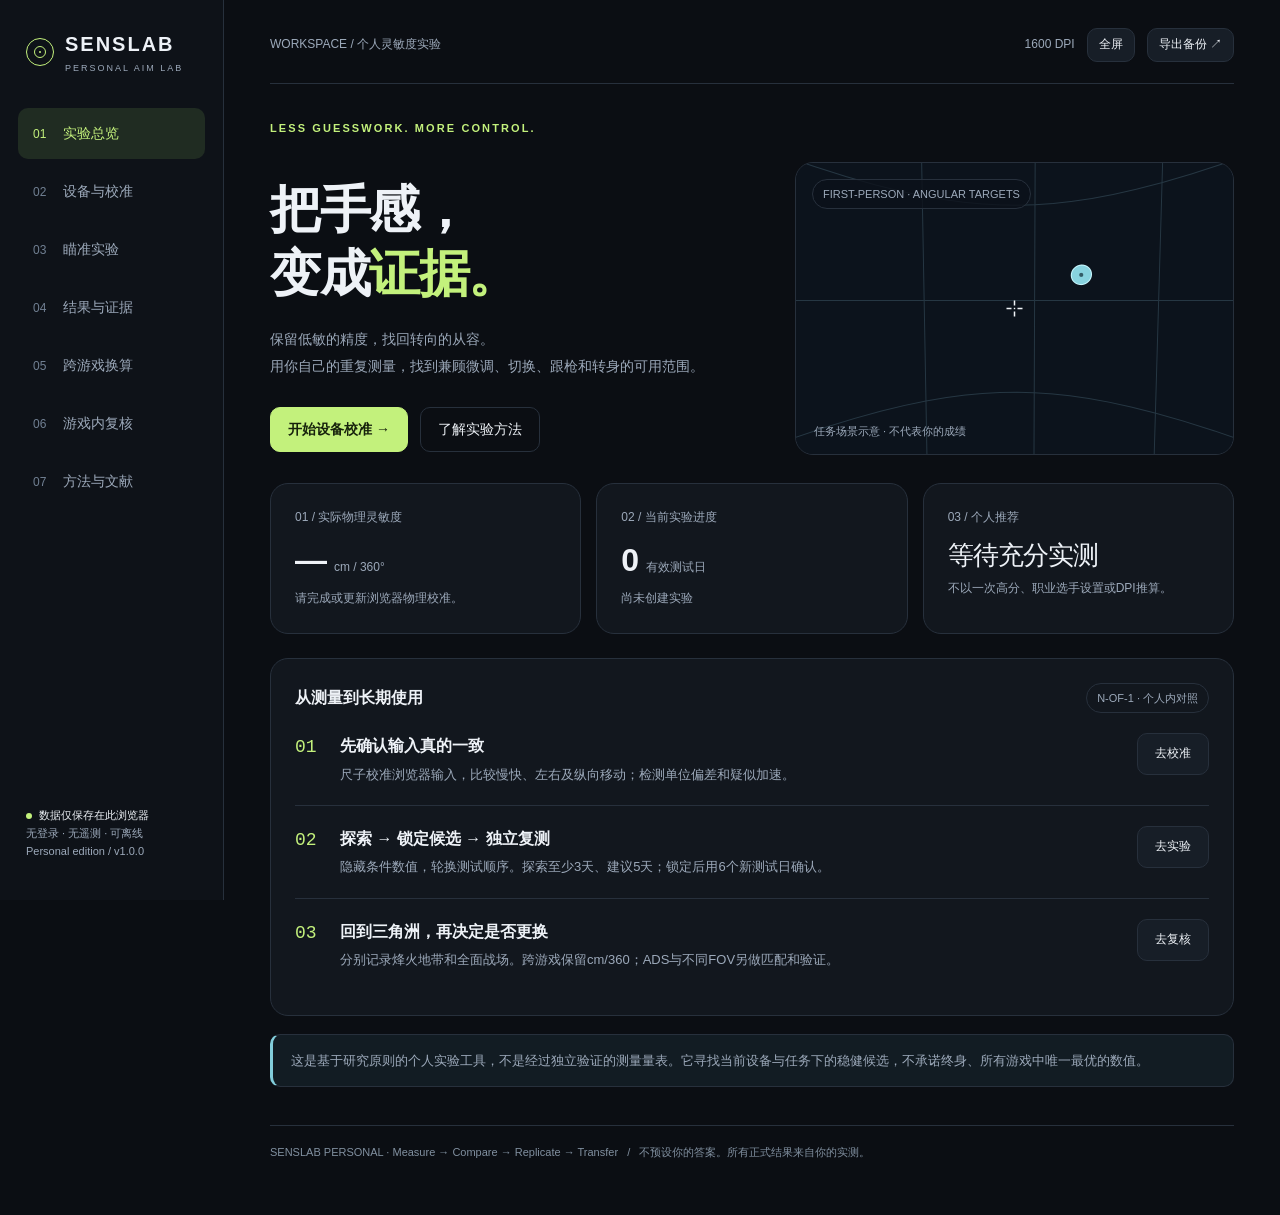
==== senslab/index.html @ 06bfce52 "Add isolated SensLab Personal: calibrated multi-day sensitivity experiments and cross-game conversio" ====
<!doctype html>
<html lang="zh-CN"><head><meta charset="utf-8"><meta name="viewport" content="width=device-width,initial-scale=1"><meta name="referrer" content="no-referrer"><title>SensLab Personal · 灵敏度实验室</title><style>body{margin:0;background:#0d1013;color:#edf2f1;font:16px/1.8 system-ui,sans-serif;min-height:100vh;display:grid;place-items:center}main{max-width:620px;padding:42px}small{color:#91a59b;letter-spacing:.18em}h1{font-size:36px;line-height:1.3}p{color:#a5b2ad}a{color:#b5e8ca}button{padding:12px 24px;border:0;border-radius:10px;background:#c7f6da;color:#14271b;font:inherit;cursor:pointer}#error{white-space:pre-wrap;color:#f2c79f}.bar{height:3px;background:#c7f6da;border-radius:2px;width:100%;margin:28px 0}</style></head><body><main><small>PERSONAL AIM RESEARCH</small><h1>SensLab Personal</h1><p id="status">正在载入并校验实验室程序。</p><div class="bar"></div><p>无需账号。测试记录保存在当前浏览器；请定期导出备份，不填写隐私信息。正式测试请使用桌面 Chrome 或 Edge。</p><pre id="error"></pre><button id="retry" hidden onclick="location.reload()">重新载入</button><p><a href="https://github.com/zhaowuc/ai-vision-smart-car-control/tree/senslab-personal-20261017/senslab" target="_blank" rel="noopener noreferrer">GitHub 备份与离线恢复说明 ↗</a></p><noscript>需要启用 JavaScript 才能执行测试。</noscript></main><script>
(async()=>{
  const expected='052589b7c129e767245e6849d12f18345b21b6eb94f3279836f304f6aa75e6c2';
  const controller=new AbortController();
  const timeout=setTimeout(()=>controller.abort(),30000);
  try{
    if(!window.DecompressionStream||!crypto.subtle)throw new Error('浏览器缺少所需的安全解压或校验功能。请使用 HTTPS 地址和近期桌面 Chrome/Edge，或使用交付的完整离线 HTML。');
    const chunks=await Promise.all(Array.from({length:8},async(_,i)=>{
      const name='app-'+String(i+1).padStart(2,'0')+'.bin';
      const r=await fetch(new URL(name,location.href),{signal:controller.signal,credentials:'omit'});
      if(!r.ok)throw new Error(name+' 载入失败：HTTP '+r.status);
      return new Uint8Array(await r.arrayBuffer());
    }));
    const packed=new Uint8Array(chunks.reduce((n,a)=>n+a.length,0));let offset=0;
    for(const a of chunks){packed.set(a,offset);offset+=a.length;}
    const htmlBytes=await new Response(new Blob([packed]).stream().pipeThrough(new DecompressionStream('gzip'))).arrayBuffer();
    const digest=new Uint8Array(await crypto.subtle.digest('SHA-256',htmlBytes));
    const hash=Array.from(digest,x=>x.toString(16).padStart(2,'0')).join('');
    if(hash!==expected)throw new Error('文件完整性校验失败，程序未执行。请重新载入或使用完整离线版。');
    const html=new TextDecoder('utf-8',{fatal:true}).decode(htmlBytes);
    clearTimeout(timeout);document.open();document.write(html);document.close();
  }catch(e){
    clearTimeout(timeout);document.getElementById('status').textContent='在线程序未能完成载入。';
    document.getElementById('error').textContent=e.name==='AbortError'?'网络载入超时。可重新载入，或使用交付的完整离线 HTML。':String(e.message||e);
    document.getElementById('retry').hidden=false;
  }
})();
</script></body></html>
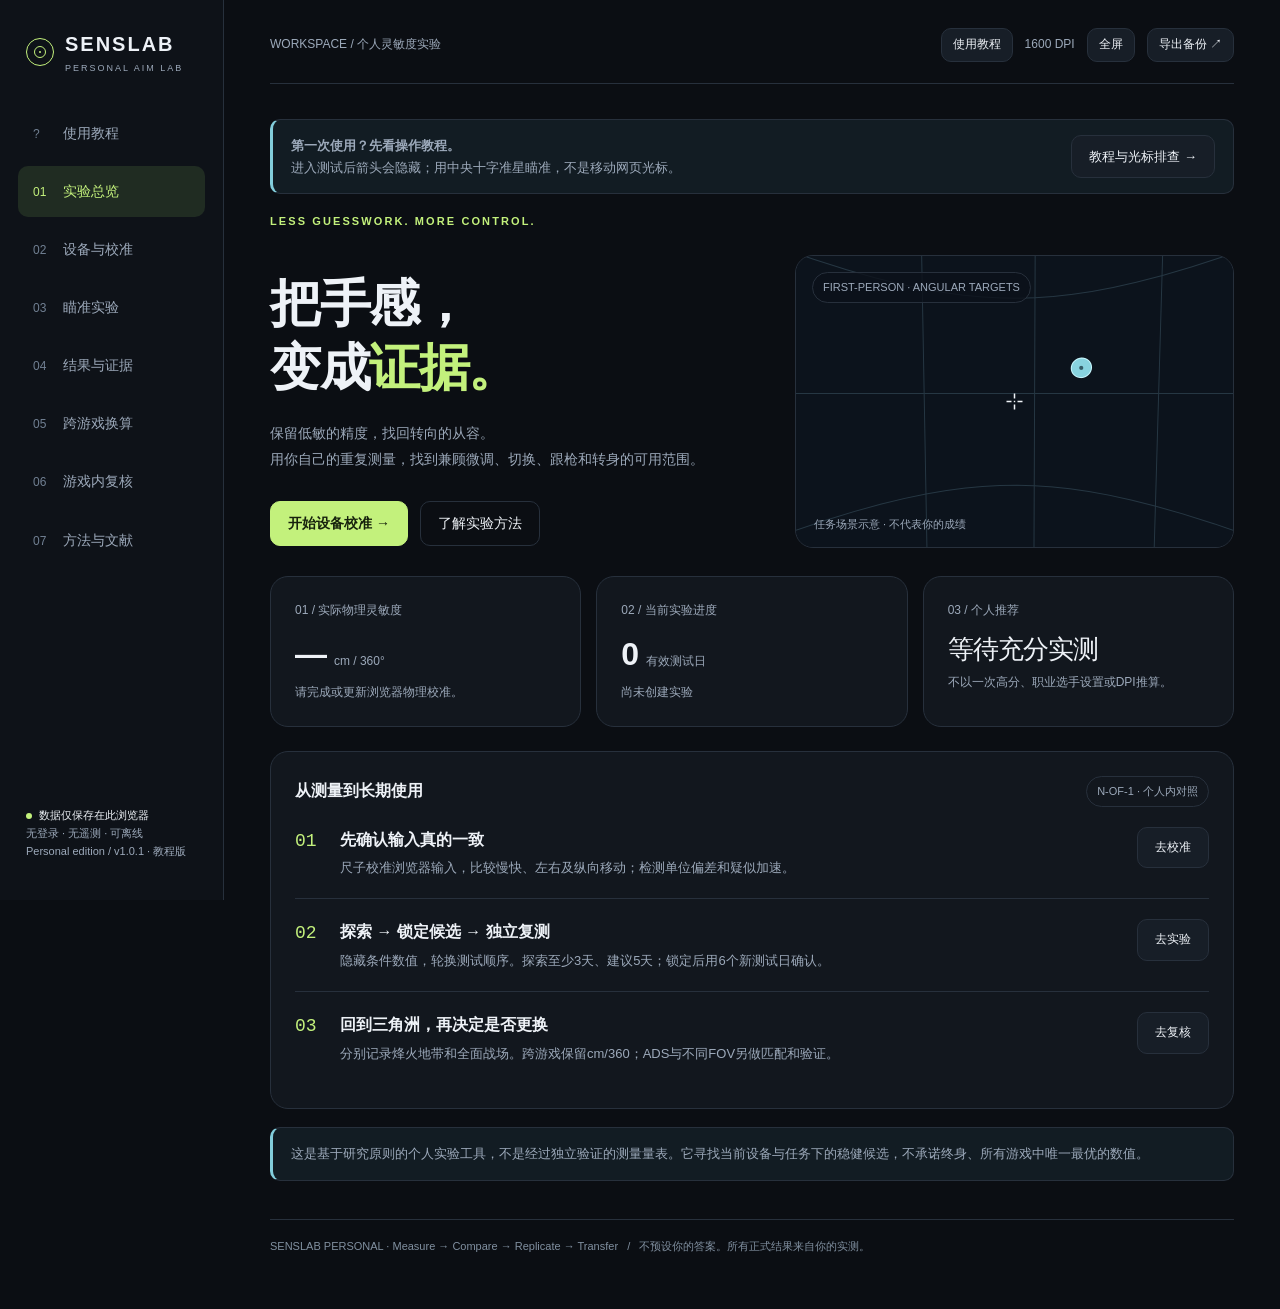
==== commit 2f207698: "Load verified tutorial and visible-reticle update without changing scoring engine" ====
--- a/senslab/index.html
+++ b/senslab/index.html
@@ -1,11 +1,11 @@
 <!doctype html>
-<html lang="zh-CN"><head><meta charset="utf-8"><meta name="viewport" content="width=device-width,initial-scale=1"><meta name="referrer" content="no-referrer"><title>SensLab Personal · 灵敏度实验室</title><style>body{margin:0;background:#0d1013;color:#edf2f1;font:16px/1.8 system-ui,sans-serif;min-height:100vh;display:grid;place-items:center}main{max-width:620px;padding:42px}small{color:#91a59b;letter-spacing:.18em}h1{font-size:36px;line-height:1.3}p{color:#a5b2ad}a{color:#b5e8ca}button{padding:12px 24px;border:0;border-radius:10px;background:#c7f6da;color:#14271b;font:inherit;cursor:pointer}#error{white-space:pre-wrap;color:#f2c79f}.bar{height:3px;background:#c7f6da;border-radius:2px;width:100%;margin:28px 0}</style></head><body><main><small>PERSONAL AIM RESEARCH</small><h1>SensLab Personal</h1><p id="status">正在载入并校验实验室程序。</p><div class="bar"></div><p>无需账号。测试记录保存在当前浏览器；请定期导出备份，不填写隐私信息。正式测试请使用桌面 Chrome 或 Edge。</p><pre id="error"></pre><button id="retry" hidden onclick="location.reload()">重新载入</button><p><a href="https://github.com/zhaowuc/ai-vision-smart-car-control/tree/senslab-personal-20261017/senslab" target="_blank" rel="noopener noreferrer">GitHub 备份与离线恢复说明 ↗</a></p><noscript>需要启用 JavaScript 才能执行测试。</noscript></main><script>
+<html lang="zh-CN"><head><meta charset="utf-8"><meta name="viewport" content="width=device-width,initial-scale=1"><meta name="referrer" content="no-referrer"><title>SensLab Personal · 灵敏度实验室</title><style>body{margin:0;background:#0d1013;color:#edf2f1;font:16px/1.8 system-ui,sans-serif;min-height:100vh;display:grid;place-items:center}main{max-width:620px;padding:42px}small{color:#91a59b;letter-spacing:.18em}h1{font-size:36px;line-height:1.3}p{color:#a5b2ad}a{color:#b5e8ca}button{padding:12px 24px;border:0;border-radius:10px;background:#c7f6da;color:#14271b;font:inherit;cursor:pointer}#error{white-space:pre-wrap;color:#f2c79f}.bar{height:3px;background:#c7f6da;border-radius:2px;width:100%;margin:28px 0}</style></head><body><main><small>PERSONAL AIM RESEARCH</small><h1>SensLab Personal</h1><p id="status">正在载入并校验 v1.0.1 教程版。</p><div class="bar"></div><p>无需账号。测试记录保存在当前浏览器；请定期导出备份，不填写隐私信息。正式测试请使用桌面 Chrome 或 Edge。</p><pre id="error"></pre><button id="retry" hidden onclick="location.reload()">重新载入</button><p><a href="https://github.com/zhaowuc/ai-vision-smart-car-control/tree/senslab-personal-20261017/senslab" target="_blank" rel="noopener noreferrer">GitHub 备份与离线恢复说明 ↗</a></p><noscript>需要启用 JavaScript 才能执行测试。</noscript></main><script>
 (async()=>{
   const expected='052589b7c129e767245e6849d12f18345b21b6eb94f3279836f304f6aa75e6c2';
   const controller=new AbortController();
   const timeout=setTimeout(()=>controller.abort(),30000);
   try{
-    if(!window.DecompressionStream||!crypto.subtle)throw new Error('浏览器缺少所需的安全解压或校验功能。请使用 HTTPS 地址和近期桌面 Chrome/Edge，或使用交付的完整离线 HTML。');
+    if(!window.DecompressionStream||!crypto.subtle)throw new Error('浏览器缺少所需的安全解压或校验功能。请使用 HTTPS 地址和近期桌面Chrome/Edge，或使用交付的完整离线 HTML。');
     const chunks=await Promise.all(Array.from({length:8},async(_,i)=>{
       const name='app-'+String(i+1).padStart(2,'0')+'.bin';
       const r=await fetch(new URL(name,location.href),{signal:controller.signal,credentials:'omit'});
@@ -18,7 +18,17 @@
     const digest=new Uint8Array(await crypto.subtle.digest('SHA-256',htmlBytes));
     const hash=Array.from(digest,x=>x.toString(16).padStart(2,'0')).join('');
     if(hash!==expected)throw new Error('文件完整性校验失败，程序未执行。请重新载入或使用完整离线版。');
-    const html=new TextDecoder('utf-8',{fatal:true}).decode(htmlBytes);
+    let html=new TextDecoder('utf-8',{fatal:true}).decode(htmlBytes);
+    const addonResponse=await fetch(new URL('ux.js',location.href),{signal:controller.signal,credentials:'omit'});
+    if(!addonResponse.ok)throw new Error('教程组件载入失败：HTTP '+addonResponse.status);
+    const addonBytes=await addonResponse.arrayBuffer();
+    const addonDigest=new Uint8Array(await crypto.subtle.digest('SHA-256',addonBytes));
+    const addonHash=Array.from(addonDigest,x=>x.toString(16).padStart(2,'0')).join('');
+    if(addonHash!=='f450c5cfbff1a10ac78f5f0dc839095bde60bbd777245272648eb958a69fe849')throw new Error('教程组件完整性校验失败，请重新载入。');
+    const addon=new TextDecoder('utf-8',{fatal:true}).decode(addonBytes);
+    if(addon.toLowerCase().includes('<'+'/script'))throw new Error('教程组件包含不安全的脚本结束标记。');
+    if(!html.includes('<script>'))throw new Error('程序入口不匹配。');
+    html=html.replace('<script>','<script>document.addEventListener("DOMContentLoaded",function(){\n'+addon+'\n},{once:true});</scr'+'ipt><script>');
     clearTimeout(timeout);document.open();document.write(html);document.close();
   }catch(e){
     clearTimeout(timeout);document.getElementById('status').textContent='在线程序未能完成载入。';
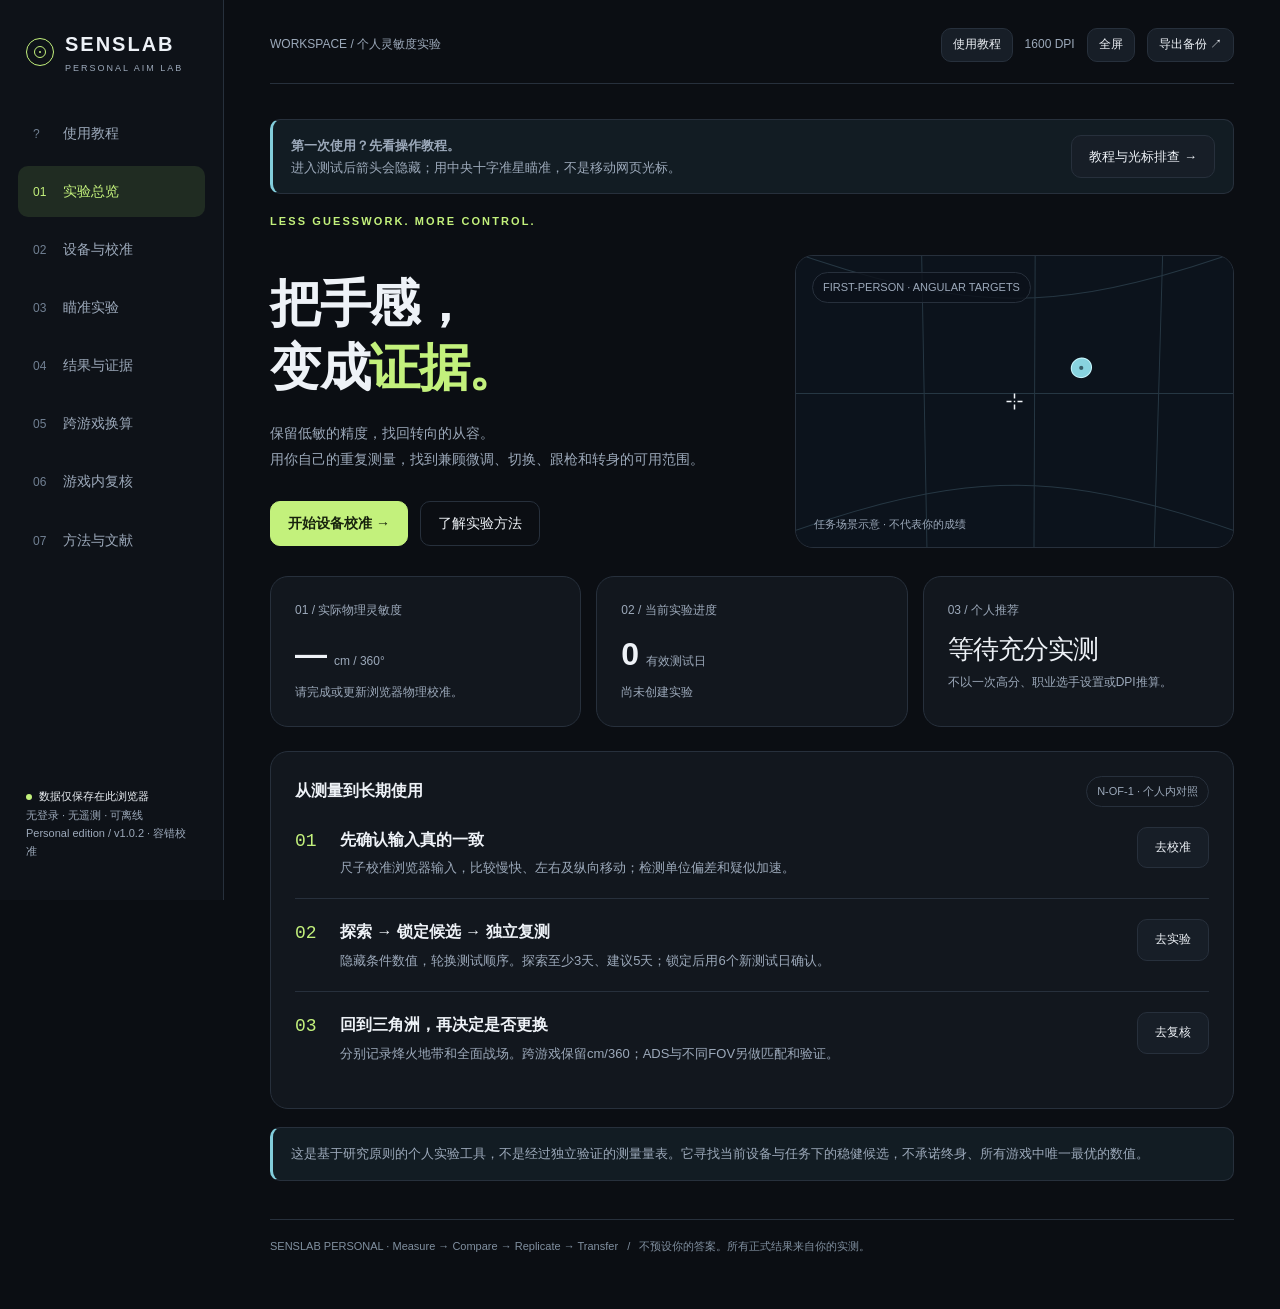
==== commit b17ee236: "release(senslab): load verified v1.0.2 calibration and onboarding upgrade" ====
--- a/senslab/index.html
+++ b/senslab/index.html
@@ -1,39 +1,32 @@
 <!doctype html>
-<html lang="zh-CN"><head><meta charset="utf-8"><meta name="viewport" content="width=device-width,initial-scale=1"><meta name="referrer" content="no-referrer"><title>SensLab Personal · 灵敏度实验室</title><style>body{margin:0;background:#0d1013;color:#edf2f1;font:16px/1.8 system-ui,sans-serif;min-height:100vh;display:grid;place-items:center}main{max-width:620px;padding:42px}small{color:#91a59b;letter-spacing:.18em}h1{font-size:36px;line-height:1.3}p{color:#a5b2ad}a{color:#b5e8ca}button{padding:12px 24px;border:0;border-radius:10px;background:#c7f6da;color:#14271b;font:inherit;cursor:pointer}#error{white-space:pre-wrap;color:#f2c79f}.bar{height:3px;background:#c7f6da;border-radius:2px;width:100%;margin:28px 0}</style></head><body><main><small>PERSONAL AIM RESEARCH</small><h1>SensLab Personal</h1><p id="status">正在载入并校验 v1.0.1 教程版。</p><div class="bar"></div><p>无需账号。测试记录保存在当前浏览器；请定期导出备份，不填写隐私信息。正式测试请使用桌面 Chrome 或 Edge。</p><pre id="error"></pre><button id="retry" hidden onclick="location.reload()">重新载入</button><p><a href="https://github.com/zhaowuc/ai-vision-smart-car-control/tree/senslab-personal-20261017/senslab" target="_blank" rel="noopener noreferrer">GitHub 备份与离线恢复说明 ↗</a></p><noscript>需要启用 JavaScript 才能执行测试。</noscript></main><script>
+<html lang="zh-CN"><head><meta charset="utf-8"><meta name="viewport" content="width=device-width,initial-scale=1"><meta name="referrer" content="no-referrer"><title>SensLab Personal 1.0.2 · 容错校准</title><style>body{margin:0;background:#0d1013;color:#edf2f1;font:16px/1.8 system-ui,sans-serif;min-height:100vh;display:grid;place-items:center}main{max-width:620px;padding:42px}small{color:#91a59b;letter-spacing:.18em}h1{font-size:36px;line-height:1.3}p{color:#a5b2ad}a{color:#b5e8ca}button{padding:12px 24px;border:0;border-radius:10px;background:#c7f6da;color:#14271b;font:inherit;cursor:pointer}#error{white-space:pre-wrap;color:#f2c79f}.bar{height:3px;background:#c7f6da;border-radius:2px;width:100%;margin:28px 0}</style></head><body><main><small>PERSONAL AIM RESEARCH / 1.0.2</small><h1>SensLab Personal</h1><p id="status">正在载入容错校准版：允许轻微斜移、逐条重测，并解释cm/360。</p><div class="bar"></div><p>无需账号。记录保存在当前浏览器，请导出JSON备份。正式测试请使用桌面Chrome或Edge，并独立打开网页。</p><pre id="error"></pre><button id="retry" hidden onclick="location.reload()">重新载入</button><p><a href="https://github.com/zhaowuc/ai-vision-smart-car-control/tree/senslab-personal-20261017/senslab" target="_blank" rel="noopener noreferrer">GitHub 源码与备份说明 ↗</a></p><noscript>需要启用JavaScript才能执行测试。</noscript></main>
+<script src="upgrade-v102.js" integrity="sha256-uSiPQKTKeLAWhaEhy+C8/pVOU7Bpl2H1i6DTRQ9veuo=" crossorigin="anonymous"></script>
+<script>
 (async()=>{
-  const expected='052589b7c129e767245e6849d12f18345b21b6eb94f3279836f304f6aa75e6c2';
-  const controller=new AbortController();
-  const timeout=setTimeout(()=>controller.abort(),30000);
-  try{
-    if(!window.DecompressionStream||!crypto.subtle)throw new Error('浏览器缺少所需的安全解压或校验功能。请使用 HTTPS 地址和近期桌面Chrome/Edge，或使用交付的完整离线 HTML。');
-    const chunks=await Promise.all(Array.from({length:8},async(_,i)=>{
-      const name='app-'+String(i+1).padStart(2,'0')+'.bin';
-      const r=await fetch(new URL(name,location.href),{signal:controller.signal,credentials:'omit'});
-      if(!r.ok)throw new Error(name+' 载入失败：HTTP '+r.status);
-      return new Uint8Array(await r.arrayBuffer());
-    }));
-    const packed=new Uint8Array(chunks.reduce((n,a)=>n+a.length,0));let offset=0;
-    for(const a of chunks){packed.set(a,offset);offset+=a.length;}
-    const htmlBytes=await new Response(new Blob([packed]).stream().pipeThrough(new DecompressionStream('gzip'))).arrayBuffer();
-    const digest=new Uint8Array(await crypto.subtle.digest('SHA-256',htmlBytes));
-    const hash=Array.from(digest,x=>x.toString(16).padStart(2,'0')).join('');
-    if(hash!==expected)throw new Error('文件完整性校验失败，程序未执行。请重新载入或使用完整离线版。');
-    let html=new TextDecoder('utf-8',{fatal:true}).decode(htmlBytes);
-    const addonResponse=await fetch(new URL('ux.js',location.href),{signal:controller.signal,credentials:'omit'});
-    if(!addonResponse.ok)throw new Error('教程组件载入失败：HTTP '+addonResponse.status);
-    const addonBytes=await addonResponse.arrayBuffer();
-    const addonDigest=new Uint8Array(await crypto.subtle.digest('SHA-256',addonBytes));
-    const addonHash=Array.from(addonDigest,x=>x.toString(16).padStart(2,'0')).join('');
-    if(addonHash!=='f450c5cfbff1a10ac78f5f0dc839095bde60bbd777245272648eb958a69fe849')throw new Error('教程组件完整性校验失败，请重新载入。');
-    const addon=new TextDecoder('utf-8',{fatal:true}).decode(addonBytes);
-    if(addon.toLowerCase().includes('<'+'/script'))throw new Error('教程组件包含不安全的脚本结束标记。');
-    if(!html.includes('<script>'))throw new Error('程序入口不匹配。');
-    html=html.replace('<script>','<script>document.addEventListener("DOMContentLoaded",function(){\n'+addon+'\n},{once:true});</scr'+'ipt><script>');
-    clearTimeout(timeout);document.open();document.write(html);document.close();
-  }catch(e){
-    clearTimeout(timeout);document.getElementById('status').textContent='在线程序未能完成载入。';
-    document.getElementById('error').textContent=e.name==='AbortError'?'网络载入超时。可重新载入，或使用交付的完整离线 HTML。':String(e.message||e);
-    document.getElementById('retry').hidden=false;
-  }
+ const controller=new AbortController(),timeout=setTimeout(()=>controller.abort(),30000);
+ const hex=a=>Array.from(new Uint8Array(a),x=>x.toString(16).padStart(2,'0')).join('');
+ try{
+  if(!window.DecompressionStream||!crypto.subtle)throw Error('浏览器缺少所需的安全解压/校验功能，请用近期桌面Chrome或Edge，或完整离线HTML。');
+  if(!window.SensLabUpgradeV102)throw Error('1.0.2优化组件未能载入或未通过完整性校验，请刷新。不会退回旧校准逻辑。');
+  const chunks=await Promise.all(Array.from({length:8},async(_,i)=>{
+   const name='app-'+String(i+1).padStart(2,'0')+'.bin',r=await fetch(new URL(name,location.href),{signal:controller.signal,credentials:'omit'});
+   if(!r.ok)throw Error(name+'载入失败：HTTP '+r.status);return new Uint8Array(await r.arrayBuffer());
+  }));
+  const packed=new Uint8Array(chunks.reduce((n,a)=>n+a.length,0));let offset=0;
+  for(const a of chunks){packed.set(a,offset);offset+=a.length;}
+  const bytes=await new Response(new Blob([packed]).stream().pipeThrough(new DecompressionStream('gzip'))).arrayBuffer();
+  if(hex(await crypto.subtle.digest('SHA-256',bytes))!=='052589b7c129e767245e6849d12f18345b21b6eb94f3279836f304f6aa75e6c2')throw Error('基础程序完整性校验失败。');
+  let html=new TextDecoder('utf-8',{fatal:true}).decode(bytes);
+  const r=await fetch(new URL('ux.js',location.href),{signal:controller.signal,credentials:'omit'});
+  if(!r.ok)throw Error('教程组件载入失败：HTTP '+r.status);const addonBytes=await r.arrayBuffer();
+  if(hex(await crypto.subtle.digest('SHA-256',addonBytes))!=='f450c5cfbff1a10ac78f5f0dc839095bde60bbd777245272648eb958a69fe849')throw Error('教程组件完整性校验失败。');
+  const addon=new TextDecoder('utf-8',{fatal:true}).decode(addonBytes);
+  if(addon.toLowerCase().includes('<'+'/script'))throw Error('教程组件包含不安全的结束标记。');
+  html=html.replace('<script>','<script>document.addEventListener("DOMContentLoaded",function(){\n'+addon+'\n},{once:true});</scr'+'ipt><script>');
+  html=SensLabUpgradeV102.patch(html);
+  clearTimeout(timeout);document.open();document.write(html);document.close();
+ }catch(e){
+  clearTimeout(timeout);document.getElementById('status').textContent='未能完成载入，未执行测试。';document.getElementById('error').textContent=e.name==='AbortError'?'网络超时，可重新载入或使用完整离线HTML。':String(e.message||e);document.getElementById('retry').hidden=false;
+ }
 })();
 </script></body></html>
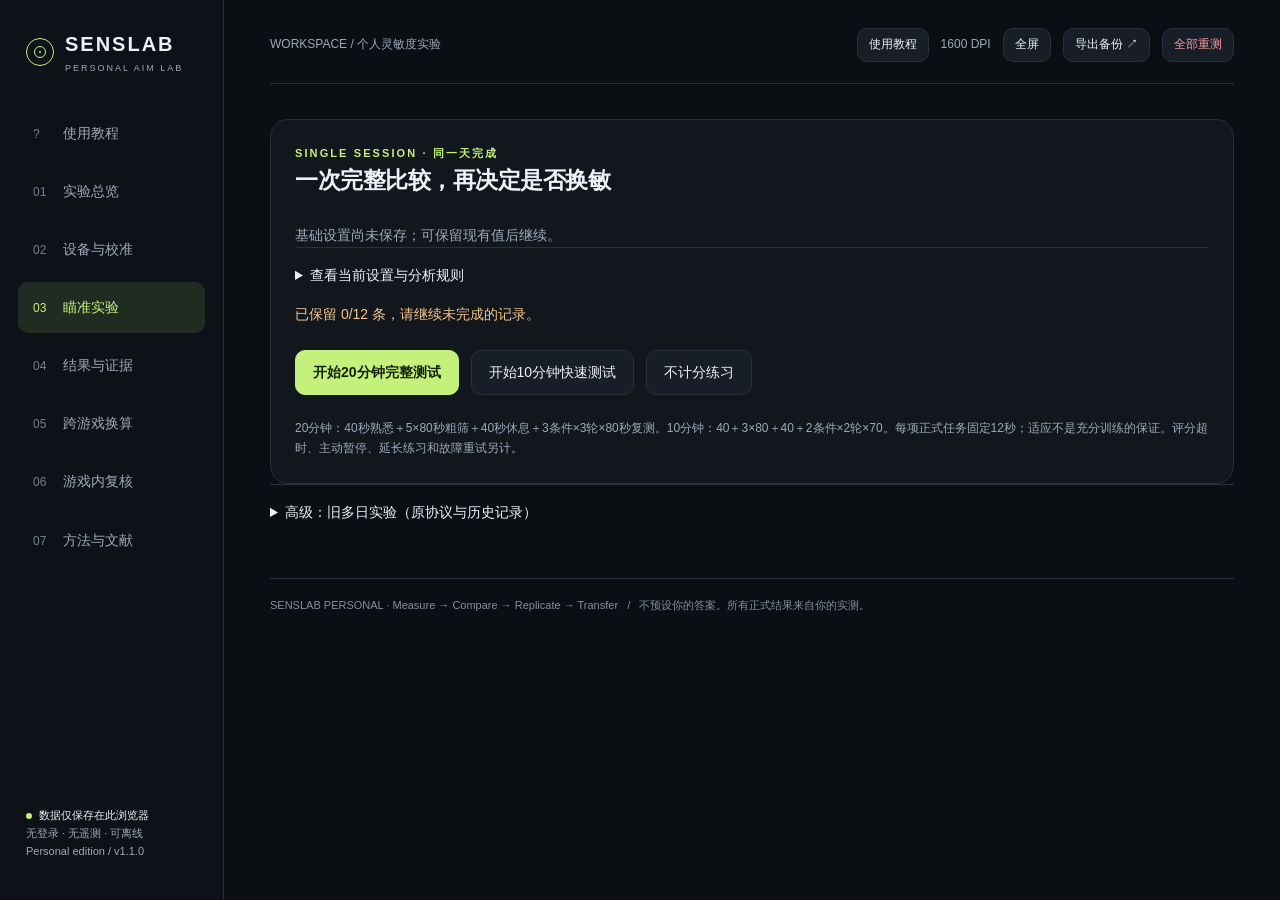
==== commit 86f29a74: "Add single-session 10 and 20 minute SensLab comparisons" ====
--- a/senslab/index.html
+++ b/senslab/index.html
@@ -1,32 +1,29 @@
 <!doctype html>
-<html lang="zh-CN"><head><meta charset="utf-8"><meta name="viewport" content="width=device-width,initial-scale=1"><meta name="referrer" content="no-referrer"><title>SensLab Personal 1.0.2 · 容错校准</title><style>body{margin:0;background:#0d1013;color:#edf2f1;font:16px/1.8 system-ui,sans-serif;min-height:100vh;display:grid;place-items:center}main{max-width:620px;padding:42px}small{color:#91a59b;letter-spacing:.18em}h1{font-size:36px;line-height:1.3}p{color:#a5b2ad}a{color:#b5e8ca}button{padding:12px 24px;border:0;border-radius:10px;background:#c7f6da;color:#14271b;font:inherit;cursor:pointer}#error{white-space:pre-wrap;color:#f2c79f}.bar{height:3px;background:#c7f6da;border-radius:2px;width:100%;margin:28px 0}</style></head><body><main><small>PERSONAL AIM RESEARCH / 1.0.2</small><h1>SensLab Personal</h1><p id="status">正在载入容错校准版：允许轻微斜移、逐条重测，并解释cm/360。</p><div class="bar"></div><p>无需账号。记录保存在当前浏览器，请导出JSON备份。正式测试请使用桌面Chrome或Edge，并独立打开网页。</p><pre id="error"></pre><button id="retry" hidden onclick="location.reload()">重新载入</button><p><a href="https://github.com/zhaowuc/ai-vision-smart-car-control/tree/senslab-personal-20261017/senslab" target="_blank" rel="noopener noreferrer">GitHub 源码与备份说明 ↗</a></p><noscript>需要启用JavaScript才能执行测试。</noscript></main>
-<script src="upgrade-v102.js" integrity="sha256-uSiPQKTKeLAWhaEhy+C8/pVOU7Bpl2H1i6DTRQ9veuo=" crossorigin="anonymous"></script>
-<script>
+<html lang="zh-CN"><head><meta charset="utf-8"><meta name="viewport" content="width=device-width,initial-scale=1"><meta name="referrer" content="no-referrer"><title>SensLab Personal 1.1.0 · 单次灵敏度比较</title><style>body{margin:0;background:#0d1013;color:#edf2f1;font:16px/1.8 system-ui,sans-serif;min-height:100vh;display:grid;place-items:center}main{max-width:620px;padding:42px}small{color:#91a59b;letter-spacing:.18em}h1{font-size:36px;line-height:1.3}p{color:#a5b2ad}a{color:#b5e8ca}button{padding:12px 24px;border:0;border-radius:10px;background:#c7f6da;color:#14271b;font:inherit;cursor:pointer}#error{white-space:pre-wrap;color:#f2c79f}.bar{height:3px;background:#c7f6da;border-radius:2px;width:100%;margin:28px 0}</style></head><body><main><small>PERSONAL AIM RESEARCH / 1.1.0</small><h1>SensLab Personal</h1><p id="status">正在载入并校验单次灵敏度比较程序。</p><div class="bar"></div><p>无需账号。记录保存在当前浏览器，请定期导出 JSON 备份。正式测试请使用独立的桌面 Chrome 或 Edge 标签页。</p><pre id="error"></pre><button id="retry" hidden onclick="location.reload()">重新载入</button><p><a href="SensLab-Personal.html">打开完整离线版</a> · <a href="README.md">源码与运行说明</a></p><noscript>需要启用 JavaScript 才能执行测试。</noscript></main><script>
 (async()=>{
+ const expected='2cbe8af95ea48272fd66bc7b790fc61a7a39a8223b7c9e62b2aa941ca75d5d55';
  const controller=new AbortController(),timeout=setTimeout(()=>controller.abort(),30000);
- const hex=a=>Array.from(new Uint8Array(a),x=>x.toString(16).padStart(2,'0')).join('');
  try{
-  if(!window.DecompressionStream||!crypto.subtle)throw Error('浏览器缺少所需的安全解压/校验功能，请用近期桌面Chrome或Edge，或完整离线HTML。');
-  if(!window.SensLabUpgradeV102)throw Error('1.0.2优化组件未能载入或未通过完整性校验，请刷新。不会退回旧校准逻辑。');
+  if(!window.DecompressionStream||!window.crypto?.subtle)throw new Error('浏览器缺少安全解压或校验功能。请使用 HTTPS / localhost 地址与近期桌面 Chrome 或 Edge，或打开完整离线 HTML。');
   const chunks=await Promise.all(Array.from({length:8},async(_,i)=>{
-   const name='app-'+String(i+1).padStart(2,'0')+'.bin',r=await fetch(new URL(name,location.href),{signal:controller.signal,credentials:'omit'});
-   if(!r.ok)throw Error(name+'载入失败：HTTP '+r.status);return new Uint8Array(await r.arrayBuffer());
+   const name='app-'+String(i+1).padStart(2,'0')+'.bin';
+   const response=await fetch(new URL(name,location.href),{signal:controller.signal,credentials:'omit',cache:'no-store'});
+   if(!response.ok)throw new Error(name+' 载入失败：HTTP '+response.status);
+   return new Uint8Array(await response.arrayBuffer());
   }));
   const packed=new Uint8Array(chunks.reduce((n,a)=>n+a.length,0));let offset=0;
-  for(const a of chunks){packed.set(a,offset);offset+=a.length;}
+  for(const chunk of chunks){packed.set(chunk,offset);offset+=chunk.length;}
   const bytes=await new Response(new Blob([packed]).stream().pipeThrough(new DecompressionStream('gzip'))).arrayBuffer();
-  if(hex(await crypto.subtle.digest('SHA-256',bytes))!=='052589b7c129e767245e6849d12f18345b21b6eb94f3279836f304f6aa75e6c2')throw Error('基础程序完整性校验失败。');
-  let html=new TextDecoder('utf-8',{fatal:true}).decode(bytes);
-  const r=await fetch(new URL('ux.js',location.href),{signal:controller.signal,credentials:'omit'});
-  if(!r.ok)throw Error('教程组件载入失败：HTTP '+r.status);const addonBytes=await r.arrayBuffer();
-  if(hex(await crypto.subtle.digest('SHA-256',addonBytes))!=='f450c5cfbff1a10ac78f5f0dc839095bde60bbd777245272648eb958a69fe849')throw Error('教程组件完整性校验失败。');
-  const addon=new TextDecoder('utf-8',{fatal:true}).decode(addonBytes);
-  if(addon.toLowerCase().includes('<'+'/script'))throw Error('教程组件包含不安全的结束标记。');
-  html=html.replace('<script>','<script>document.addEventListener("DOMContentLoaded",function(){\n'+addon+'\n},{once:true});</scr'+'ipt><script>');
-  html=SensLabUpgradeV102.patch(html);
+  const digest=await crypto.subtle.digest('SHA-256',bytes);
+  const actual=Array.from(new Uint8Array(digest),x=>x.toString(16).padStart(2,'0')).join('');
+  if(actual!==expected)throw new Error('完整程序 SHA-256 校验失败，未执行测试。请重新载入或使用完整离线版。');
+  const html=new TextDecoder('utf-8',{fatal:true}).decode(bytes);
   clearTimeout(timeout);document.open();document.write(html);document.close();
- }catch(e){
-  clearTimeout(timeout);document.getElementById('status').textContent='未能完成载入，未执行测试。';document.getElementById('error').textContent=e.name==='AbortError'?'网络超时，可重新载入或使用完整离线HTML。':String(e.message||e);document.getElementById('retry').hidden=false;
+ }catch(error){
+  controller.abort();clearTimeout(timeout);
+  document.getElementById('status').textContent='未能完成载入，未执行测试。';
+  document.getElementById('error').textContent=error.name==='AbortError'?'网络超时，可重新载入或使用完整离线 HTML。':String(error.message||error);
+  document.getElementById('retry').hidden=false;
  }
 })();
 </script></body></html>
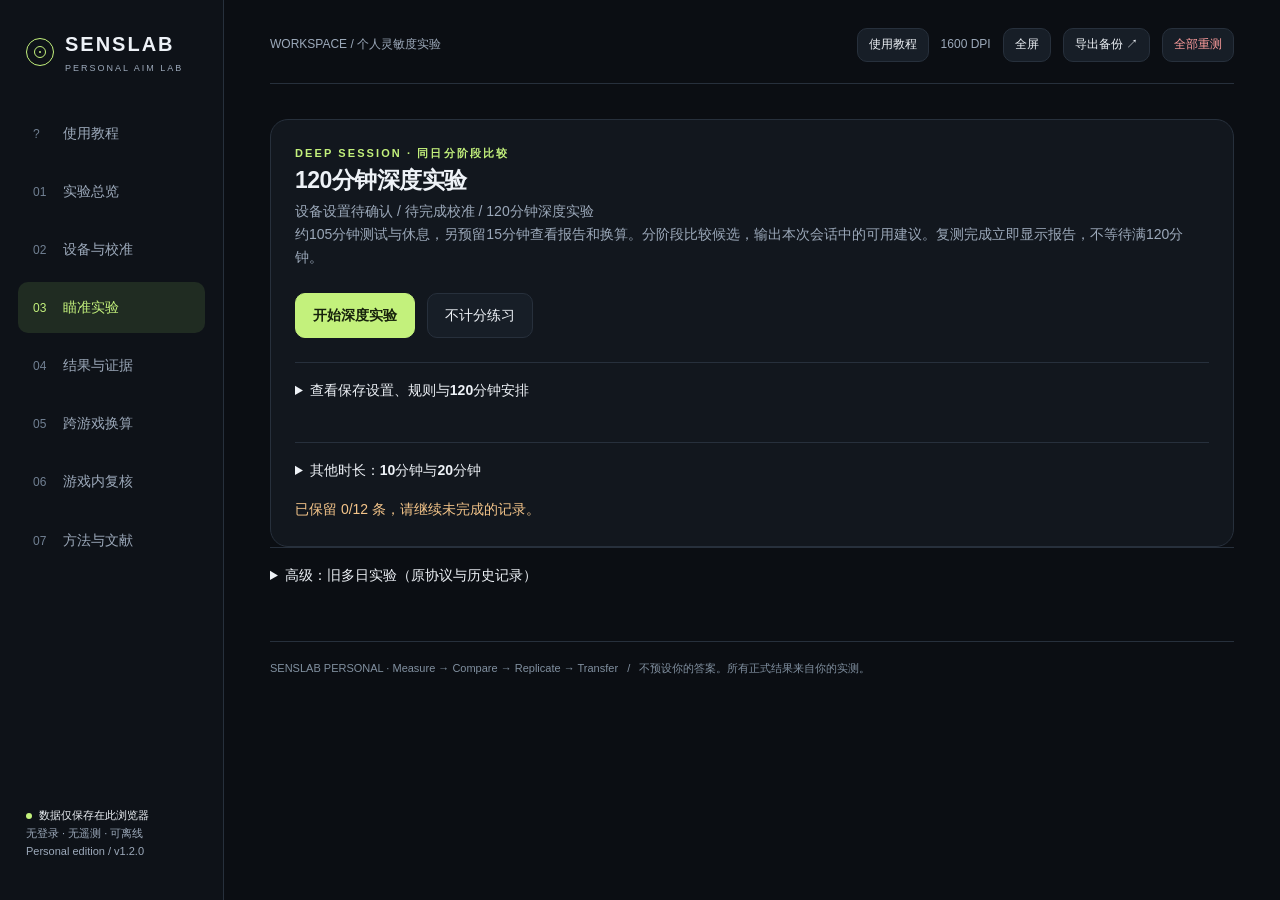
==== commit e571fe00: "Add default 120-minute SensLab deep session protocol" ====
--- a/senslab/index.html
+++ b/senslab/index.html
@@ -1,18 +1,44 @@
 <!doctype html>
-<html lang="zh-CN"><head><meta charset="utf-8"><meta name="viewport" content="width=device-width,initial-scale=1"><meta name="referrer" content="no-referrer"><title>SensLab Personal 1.1.0 · 单次灵敏度比较</title><style>body{margin:0;background:#0d1013;color:#edf2f1;font:16px/1.8 system-ui,sans-serif;min-height:100vh;display:grid;place-items:center}main{max-width:620px;padding:42px}small{color:#91a59b;letter-spacing:.18em}h1{font-size:36px;line-height:1.3}p{color:#a5b2ad}a{color:#b5e8ca}button{padding:12px 24px;border:0;border-radius:10px;background:#c7f6da;color:#14271b;font:inherit;cursor:pointer}#error{white-space:pre-wrap;color:#f2c79f}.bar{height:3px;background:#c7f6da;border-radius:2px;width:100%;margin:28px 0}</style></head><body><main><small>PERSONAL AIM RESEARCH / 1.1.0</small><h1>SensLab Personal</h1><p id="status">正在载入并校验单次灵敏度比较程序。</p><div class="bar"></div><p>无需账号。记录保存在当前浏览器，请定期导出 JSON 备份。正式测试请使用独立的桌面 Chrome 或 Edge 标签页。</p><pre id="error"></pre><button id="retry" hidden onclick="location.reload()">重新载入</button><p><a href="SensLab-Personal.html">打开完整离线版</a> · <a href="README.md">源码与运行说明</a></p><noscript>需要启用 JavaScript 才能执行测试。</noscript></main><script>
+<html lang="zh-CN"><head><meta charset="utf-8"><meta name="viewport" content="width=device-width,initial-scale=1"><meta name="referrer" content="no-referrer"><title>SensLab Personal 1.2.0 · 120分钟深度实验</title><style>body{margin:0;background:#0d1013;color:#edf2f1;font:16px/1.8 system-ui,sans-serif;min-height:100vh;display:grid;place-items:center}main{max-width:620px;padding:42px}small{color:#91a59b;letter-spacing:.18em}h1{font-size:36px;line-height:1.3}p{color:#a5b2ad}a{color:#b5e8ca}button{padding:12px 24px;border:0;border-radius:10px;background:#c7f6da;color:#14271b;font:inherit;cursor:pointer}#error{white-space:pre-wrap;color:#f2c79f}.bar{height:3px;background:#c7f6da;border-radius:2px;width:100%;margin:28px 0}</style></head><body><main><small>PERSONAL AIM RESEARCH / 1.2.0</small><h1>SensLab Personal</h1><p id="status">正在载入并校验单次灵敏度比较程序。</p><div class="bar"></div><p>无需账号。记录保存在当前浏览器，请定期导出 JSON 备份。正式测试请使用独立的桌面 Chrome 或 Edge 标签页。</p><pre id="error"></pre><button id="retry" hidden onclick="location.reload()">重新载入</button><p><a href="SensLab-Personal.html">打开完整离线版</a> · <a href="README.md">源码与运行说明</a></p><noscript>需要启用 JavaScript 才能执行测试。</noscript></main><script>
 (async()=>{
- const expected='2cbe8af95ea48272fd66bc7b790fc61a7a39a8223b7c9e62b2aa941ca75d5d55';
- const controller=new AbortController(),timeout=setTimeout(()=>controller.abort(),30000);
- try{
-  if(!window.DecompressionStream||!window.crypto?.subtle)throw new Error('浏览器缺少安全解压或校验功能。请使用 HTTPS / localhost 地址与近期桌面 Chrome 或 Edge，或打开完整离线 HTML。');
+ const expected='1369570a4e21c8209401fa474c4a158beae35599e30f6141b87c801e23edfc13';
+ const packedBlob='b4f250236af98026088f0bf6496715cdbc4c1e78';
+ let controller=new AbortController(),timeout=setTimeout(()=>controller.abort(),30000);
+ async function directPacked(){
   const chunks=await Promise.all(Array.from({length:8},async(_,i)=>{
    const name='app-'+String(i+1).padStart(2,'0')+'.bin';
-   const response=await fetch(new URL(name,location.href),{signal:controller.signal,credentials:'omit',cache:'no-store'});
+   const url=new URL(name,location.href);url.searchParams.set('v',expected);
+   const response=await fetch(url,{signal:controller.signal,credentials:'omit',cache:'no-store'});
    if(!response.ok)throw new Error(name+' 载入失败：HTTP '+response.status);
    return new Uint8Array(await response.arrayBuffer());
   }));
   const packed=new Uint8Array(chunks.reduce((n,a)=>n+a.length,0));let offset=0;
   for(const chunk of chunks){packed.set(chunk,offset);offset+=chunk.length;}
+  return packed;
+ }
+ async function officialPacked(){
+  const response=await fetch('https://api.github.com/repos/zhaowuc/ai-vision-smart-car-control/git/blobs/'+packedBlob,{signal:controller.signal,credentials:'omit',headers:{Accept:'application/vnd.github+json'}});
+  if(!response.ok)throw new Error('官方备用源载入失败：HTTP '+response.status);
+  const data=await response.json();
+  if(data.sha!==packedBlob||data.encoding!=='base64'||typeof data.content!=='string'||!Number.isInteger(data.size)||data.size<1||data.size>2097152)throw new Error('官方备用源格式或版本无效');
+  const encoded=data.content.replace(/\s/g,'');
+  if(encoded.length>2796204||! /^(?:[A-Za-z0-9+/]{4})*(?:[A-Za-z0-9+/]{2}==|[A-Za-z0-9+/]{3}=)?$/.test(encoded))throw new Error('官方备用源 base64 格式无效');
+  const packed=Uint8Array.from(atob(encoded),c=>c.charCodeAt(0));
+  if(packed.length!==data.size)throw new Error('官方备用源大小不符');
+  const header=new TextEncoder().encode('blob '+packed.length+'\0'),blob=new Uint8Array(header.length+packed.length);blob.set(header);blob.set(packed,header.length);
+  const hash=Array.from(new Uint8Array(await crypto.subtle.digest('SHA-1',blob)),x=>x.toString(16).padStart(2,'0')).join('');
+  if(hash!==packedBlob)throw new Error('官方备用源 Git blob 校验失败');
+  return packed;
+ }
+ try{
+  if(!window.DecompressionStream||!window.crypto?.subtle)throw new Error('浏览器缺少安全解压或校验功能。请使用 HTTPS / localhost 地址与近期桌面 Chrome 或 Edge，或打开完整离线 HTML。');
+  let packed;
+  try{packed=await directPacked();}
+  catch(directError){
+   controller.abort();clearTimeout(timeout);controller=new AbortController();timeout=setTimeout(()=>controller.abort(),30000);
+   document.getElementById('status').textContent='分片暂不可用，正在从官方仓库备用源载入并校验。';
+   try{packed=await officialPacked();}catch(fallbackError){throw new Error(String(directError.message||directError)+'\n'+String(fallbackError.message||fallbackError));}
+  }
   const bytes=await new Response(new Blob([packed]).stream().pipeThrough(new DecompressionStream('gzip'))).arrayBuffer();
   const digest=await crypto.subtle.digest('SHA-256',bytes);
   const actual=Array.from(new Uint8Array(digest),x=>x.toString(16).padStart(2,'0')).join('');
